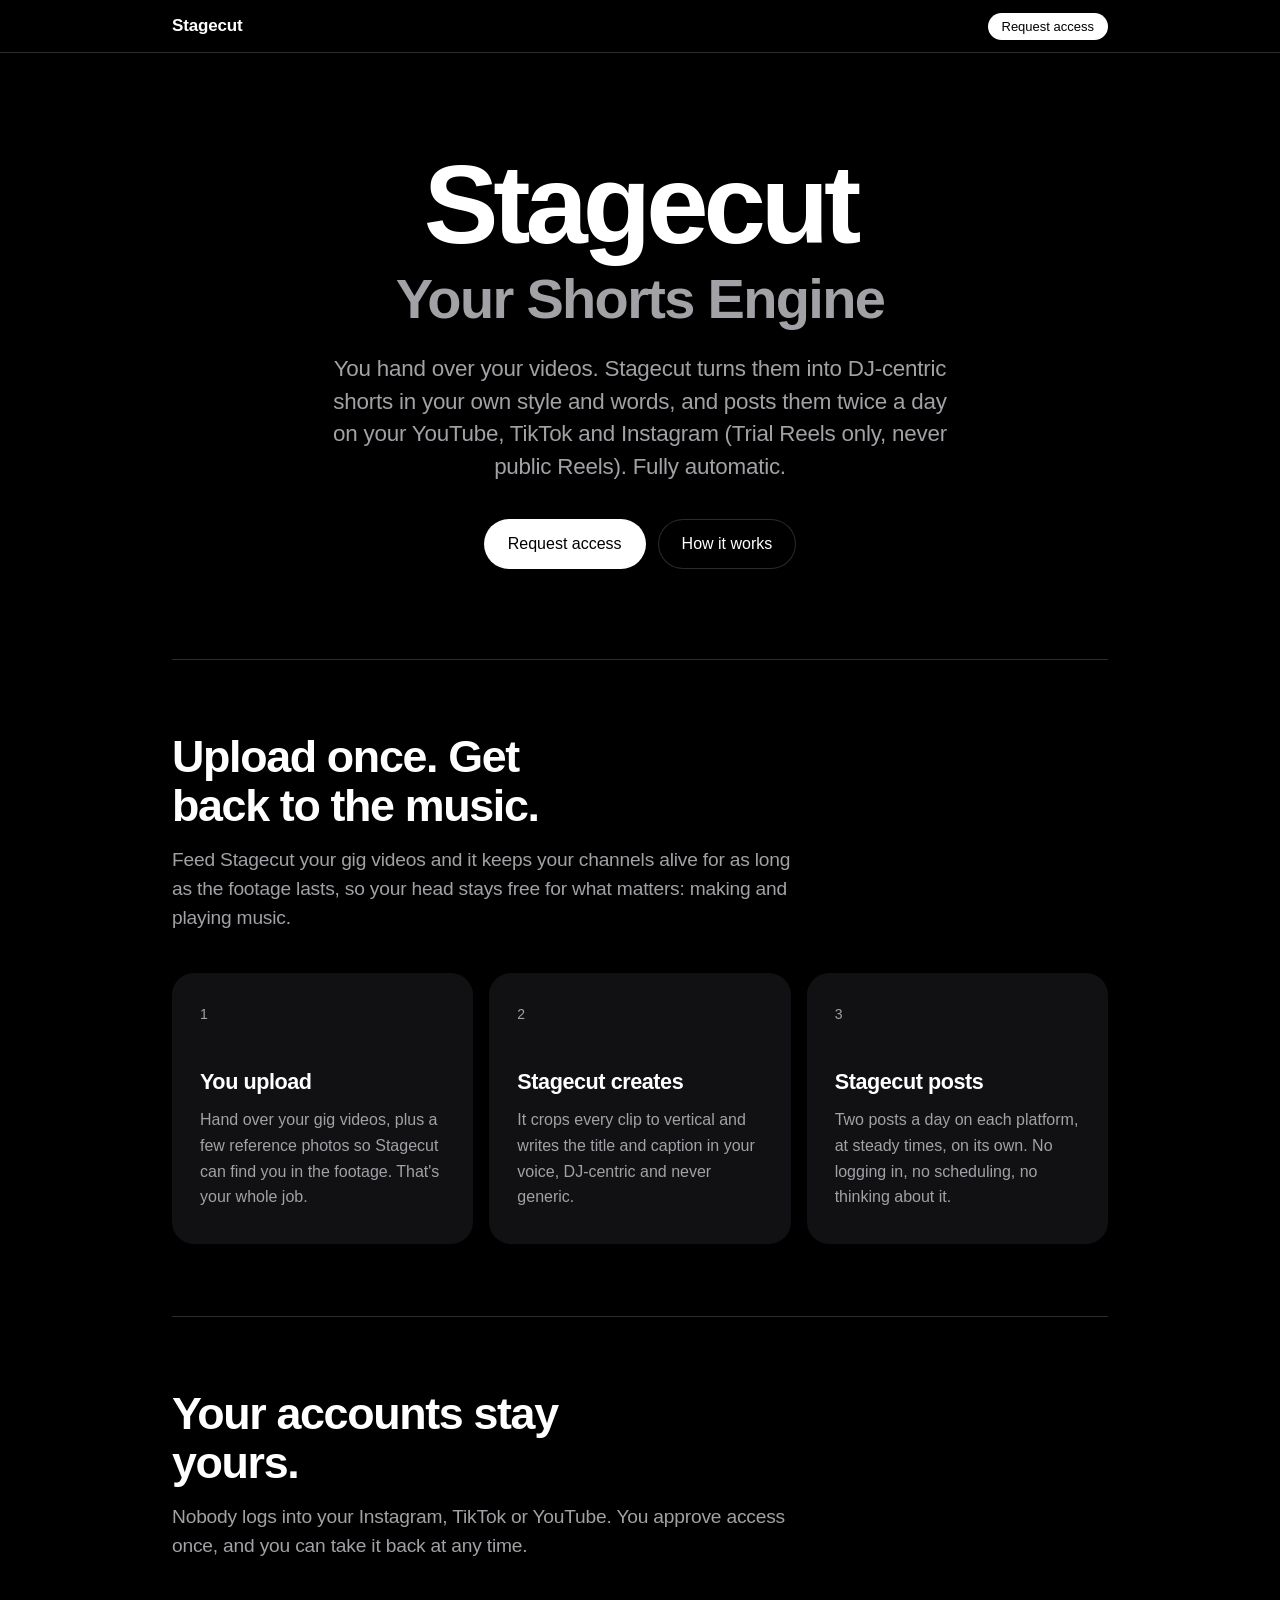
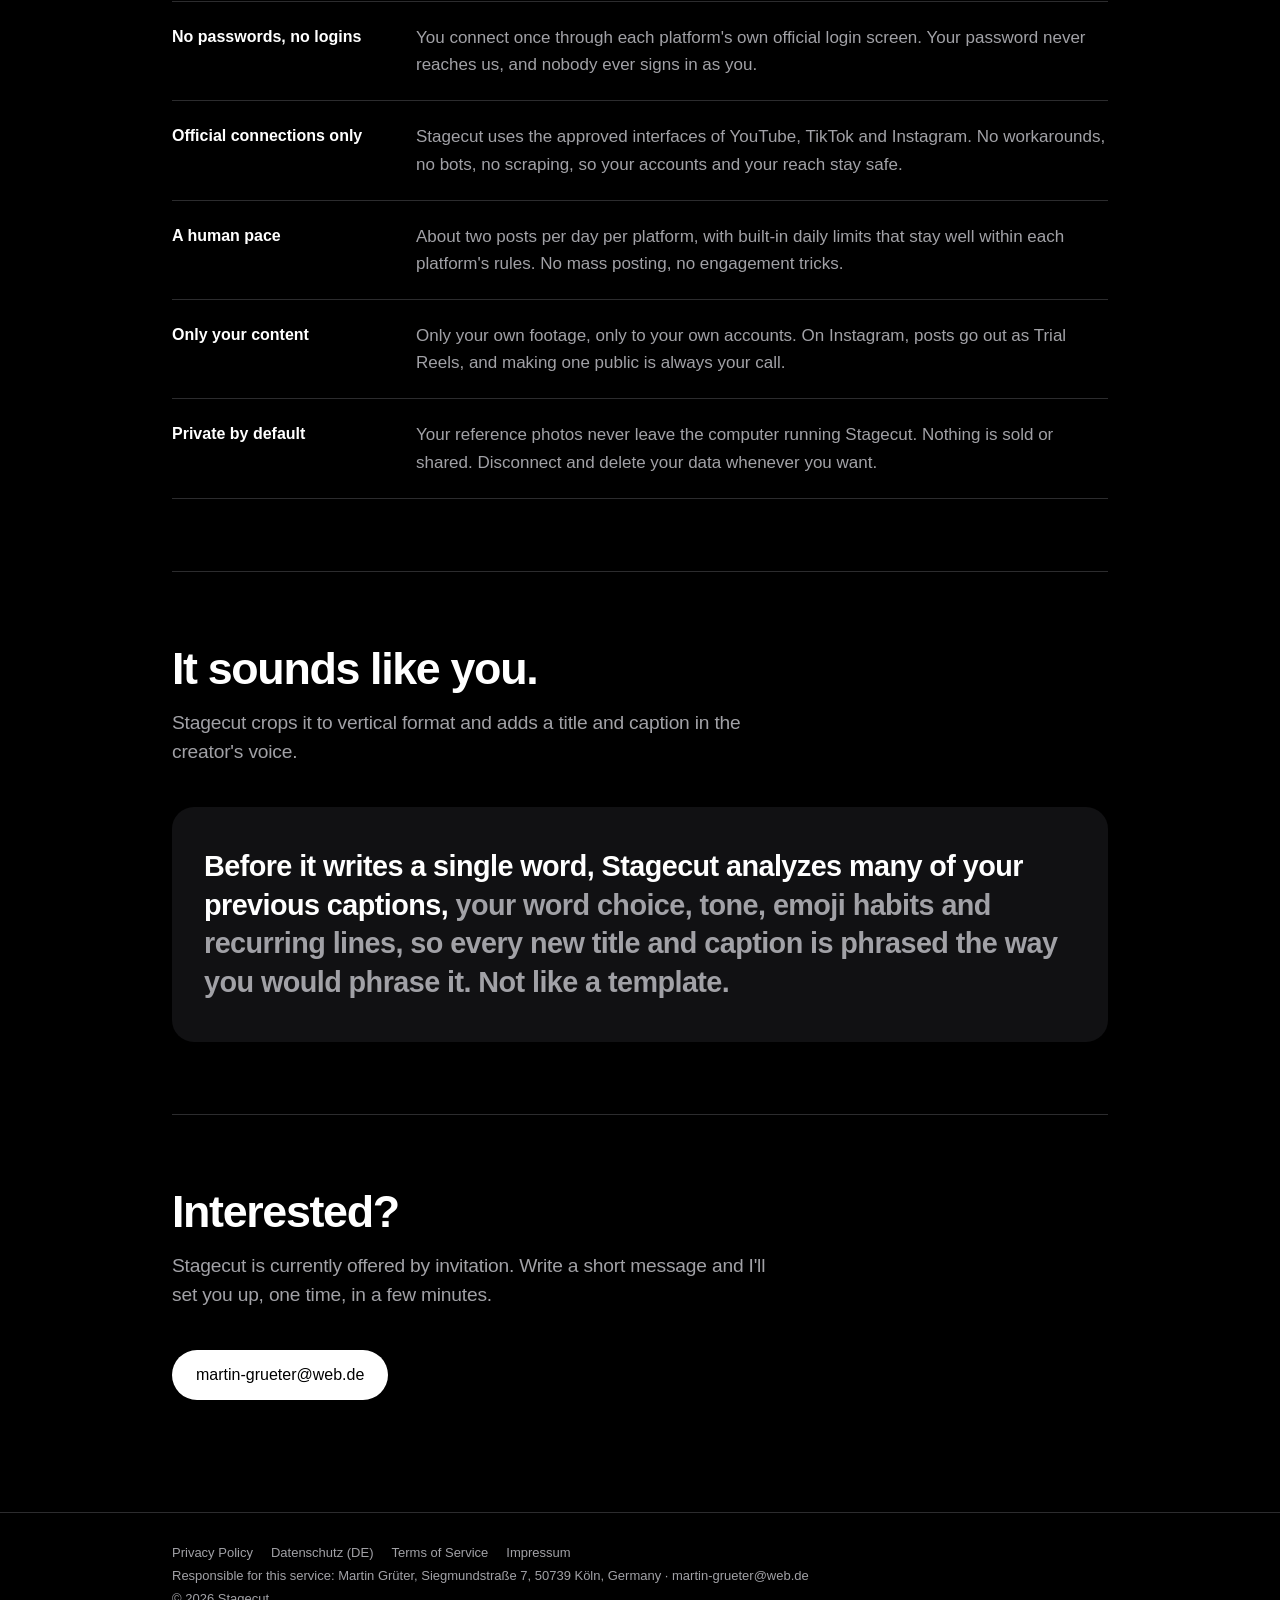
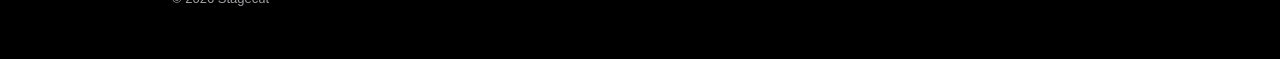
==== index.html @ 5a14fdf3 "Add files via upload" ====
<!doctype html>
<html lang="en">
<head>
<meta charset="utf-8">
<meta name="viewport" content="width=device-width, initial-scale=1">
<title>Stagecut – Your Shorts Engine</title>
<meta name="description" content="Stagecut turns DJ gig footage into vertical shorts with titles and captions in the creator's own voice and posts them to YouTube, TikTok and Instagram.">
<meta name="color-scheme" content="dark">
<link rel="stylesheet" href="style.css">
</head>
<body>
<nav class="nav"><div class="nav-inner">
  <a class="brand" href="index.html">Stagecut</a>
  <div class="nav-links"><a class="pill" href="mailto:martin-grueter@web.de?subject=Stagecut%20access">Request access</a></div>
</div></nav>
<div class="wrap">
<div class="hero">
  <h1><span>Stagecut</span><span class="dim">Your Shorts Engine</span></h1>
  <p class="sub">You hand over your videos. Stagecut turns them into DJ-centric shorts in your own style and words, and posts them twice a day on your YouTube, TikTok and Instagram (Trial Reels only, never public Reels). Fully automatic.</p>
  <div class="cta"><a class="btn" href="mailto:martin-grueter@web.de?subject=Stagecut%20access">Request access</a><a class="btn ghost" href="#how">How it works</a></div>
</div>

<section id="how">
  <h2>Upload once. Get back to the music.</h2>
  <p class="lead">Feed Stagecut your gig videos and it keeps your channels alive for as long as the footage lasts, so your head stays free for what matters: making and playing music.</p>
  <div class="grid">
    <div class="card"><div class="n">1</div><h3>You upload</h3><p>Hand over your gig videos, plus a few reference photos so Stagecut can find you in the footage. That's your whole job.</p></div>
    <div class="card"><div class="n">2</div><h3>Stagecut creates</h3><p>It crops every clip to vertical and writes the title and caption in your voice, DJ-centric and never generic.</p></div>
    <div class="card"><div class="n">3</div><h3>Stagecut posts</h3><p>Two posts a day on each platform, at steady times, on its own. No logging in, no scheduling, no thinking about it.</p></div>
  </div>
</section>

<section id="safe">
  <h2>Your accounts stay yours.</h2>
  <p class="lead">Nobody logs into your Instagram, TikTok or YouTube. You approve access once, and you can take it back at any time.</p>
  <div class="rows">
    <div><h3>No passwords, no logins</h3><p>You connect once through each platform's own official login screen. Your password never reaches us, and nobody ever signs in as you.</p></div>
    <div><h3>Official connections only</h3><p>Stagecut uses the approved interfaces of YouTube, TikTok and Instagram. No workarounds, no bots, no scraping, so your accounts and your reach stay safe.</p></div>
    <div><h3>A human pace</h3><p>About two posts per day per platform, with built-in daily limits that stay well within each platform's rules. No mass posting, no engagement tricks.</p></div>
    <div><h3>Only your content</h3><p>Only your own footage, only to your own accounts. On Instagram, posts go out as Trial Reels, and making one public is always your call.</p></div>
    <div><h3>Private by default</h3><p>Your reference photos never leave the computer running Stagecut. Nothing is sold or shared. Disconnect and delete your data whenever you want.</p></div>
  </div>
</section>

<section id="voice">
  <h2>It sounds like you.</h2>
  <p class="lead">Stagecut crops it to vertical format and adds a title and caption in the creator's voice.</p>
  <div class="quote">Before it writes a single word, Stagecut analyzes many of your previous captions, <span>your word choice, tone, emoji habits and recurring lines, so every new title and caption is phrased the way you would phrase it. Not like a template.</span></div>
</section>

<section id="contact">
  <h2>Interested?</h2>
  <p class="lead">Stagecut is currently offered by invitation. Write a short message and I'll set you up, one time, in a few minutes.</p>
  <div class="cta" style="justify-content:flex-start"><a class="btn" href="mailto:martin-grueter@web.de?subject=Stagecut%20access">martin-grueter@web.de</a></div>
</section>
</div>
<footer><div class="foot">
  <a href="privacy.html">Privacy Policy</a><a href="datenschutz.html">Datenschutz (DE)</a><a href="terms.html">Terms of Service</a><a href="impressum.html">Impressum</a><br>
  Responsible for this service: Martin Grüter, Siegmundstraße 7, 50739 Köln, Germany &middot; <a href="mailto:martin-grueter@web.de">martin-grueter@web.de</a><br>
  &copy; 2026 Stagecut
</div></footer>
</body>
</html>
---- style.css ----
/* Always black with white text — no light mode. */
:root {
  --bg: #000000;
  --fg: #ffffff;
  --muted: #a1a1a6;
  --line: #2c2c2e;
  --soft: #111113;
  --nav-bg: rgba(0, 0, 0, .72);
}
html { color-scheme: dark; background: #000; }
* { box-sizing: border-box; }
html { -webkit-text-size-adjust: 100%; scroll-behavior: smooth; }
body {
  margin: 0;
  background: var(--bg);
  color: var(--fg);
  font: 17px/1.6 -apple-system, BlinkMacSystemFont, "SF Pro Text", "Helvetica Neue", Helvetica, Arial, sans-serif;
  -webkit-font-smoothing: antialiased;
}
a { color: inherit; text-decoration-color: var(--line); text-underline-offset: 3px; }
a:hover { text-decoration-color: currentColor; }

/* Navigation */
.nav {
  position: sticky; top: 0; z-index: 10;
  background: var(--nav-bg);
  -webkit-backdrop-filter: saturate(180%) blur(20px);
  backdrop-filter: saturate(180%) blur(20px);
  border-bottom: 1px solid var(--line);
}
.nav-inner { max-width: 980px; margin: 0 auto; padding: 0 22px; height: 52px; display: flex; align-items: center; justify-content: space-between; }
.brand { font-weight: 600; font-size: 17px; letter-spacing: -.01em; text-decoration: none; }
.nav-links a { color: var(--muted); text-decoration: none; font-size: 14px; margin-left: 22px; }
.nav-links a:hover { color: var(--fg); }

/* Layout */
.wrap { max-width: 980px; margin: 0 auto; padding: 0 22px; }
.narrow { max-width: 680px; margin: 0 auto; padding: 64px 22px 40px; }

/* Hero */
.hero { text-align: center; padding: 110px 0 90px; }
.eyebrow { color: var(--muted); font-size: 15px; font-weight: 500; letter-spacing: .02em; margin: 0 0 18px; }
.hero h1 { font-size: clamp(2.7rem, 7.5vw, 5rem); line-height: 1.04; letter-spacing: -.035em; font-weight: 700; margin: 0 auto 24px; max-width: 14ch; }
.hero p.sub { color: var(--muted); font-size: clamp(1.1rem, 2.4vw, 1.4rem); line-height: 1.45; letter-spacing: -.01em; max-width: 620px; margin: 0 auto 36px; }
.cta { display: inline-flex; gap: 12px; flex-wrap: wrap; justify-content: center; }
.btn { display: inline-block; padding: 12px 24px; border-radius: 980px; font-size: 16px; text-decoration: none; background: var(--fg); color: var(--bg); }
.btn.ghost { background: transparent; color: var(--fg); box-shadow: inset 0 0 0 1px var(--line); }
.btn:hover { opacity: .85; }

/* Sections */
section { padding: 72px 0; border-top: 1px solid var(--line); }
section h2 { font-size: clamp(1.9rem, 4.5vw, 2.8rem); line-height: 1.1; letter-spacing: -.03em; font-weight: 700; margin: 0 0 16px; max-width: 18ch; }
section p.lead { color: var(--muted); font-size: 1.2rem; line-height: 1.5; max-width: 620px; margin: 0 0 40px; letter-spacing: -.01em; }
.grid { display: grid; grid-template-columns: repeat(3, 1fr); gap: 16px; }
.card { background: var(--soft); border-radius: 22px; padding: 30px 28px 34px; }
.card .n { color: var(--muted); font-size: 14px; font-weight: 500; margin-bottom: 40px; }
.card h3 { font-size: 1.35rem; letter-spacing: -.02em; margin: 0 0 8px; }
.card p { color: var(--muted); margin: 0; font-size: 16px; }
.rows > div { display: grid; grid-template-columns: 220px 1fr; gap: 24px; padding: 22px 0; border-top: 1px solid var(--line); }
.rows > div:last-child { border-bottom: 1px solid var(--line); }
.rows h3 { margin: 0; font-size: 1rem; font-weight: 600; }
.rows p { margin: 0; color: var(--muted); }
.quote { background: var(--soft); border-radius: 22px; padding: 40px 32px; font-size: clamp(1.3rem, 3vw, 1.8rem); line-height: 1.35; letter-spacing: -.02em; font-weight: 600; }
.quote span { color: var(--muted); }

/* Legal pages */
.narrow h1 { font-size: clamp(2.2rem, 6vw, 3.2rem); letter-spacing: -.03em; line-height: 1.08; margin: 0 0 12px; }
.narrow .lead { color: var(--muted); font-size: 1.1rem; margin: 0 0 28px; }
.narrow h2 { font-size: 1.3rem; letter-spacing: -.02em; margin: 2.2em 0 .5em; }
.narrow p, .narrow li { color: var(--fg); }
.narrow ul, .narrow ol { padding-left: 1.2em; }
.narrow li { margin-bottom: .45em; }

/* Footer */
footer { border-top: 1px solid var(--line); margin-top: 40px; }
.foot { max-width: 980px; margin: 0 auto; padding: 28px 22px 48px; color: var(--muted); font-size: 13px; line-height: 1.8; }
.foot a { color: var(--muted); text-decoration: none; margin-right: 18px; }
.foot a:hover { color: var(--fg); }

@media (max-width: 760px) {
  .grid { grid-template-columns: 1fr; }
  .rows > div { grid-template-columns: 1fr; gap: 6px; }
  .hero { padding: 72px 0 60px; }
  .nav-links a:not(.keep) { display: none; }
  .card .n { margin-bottom: 20px; }
}

/* Brand hero + summary box (second pass) */
.hero h1 { max-width: none; font-size: clamp(3.2rem, 11vw, 7rem); line-height: 1; letter-spacing: -.045em; margin-bottom: 26px; }
.hero h1 span { display: block; }
.hero h1 .dim { color: var(--muted); font-size: .5em; letter-spacing: -.03em; font-weight: 600; margin-top: .18em; }
.hero { padding-top: 96px; }
.nav-links a.pill { margin-left: 0; color: var(--bg); background: var(--fg); padding: 6px 14px; border-radius: 980px; font-size: 13px; }
.nav-links a.pill:hover { color: var(--bg); opacity: .85; }
@media (max-width: 760px) { .nav-links a.pill { display: inline-block !important; } }
.summary { background: var(--soft); border-radius: 18px; padding: 20px 22px; margin: 0 0 8px; font-size: 1.05rem; line-height: 1.5; }
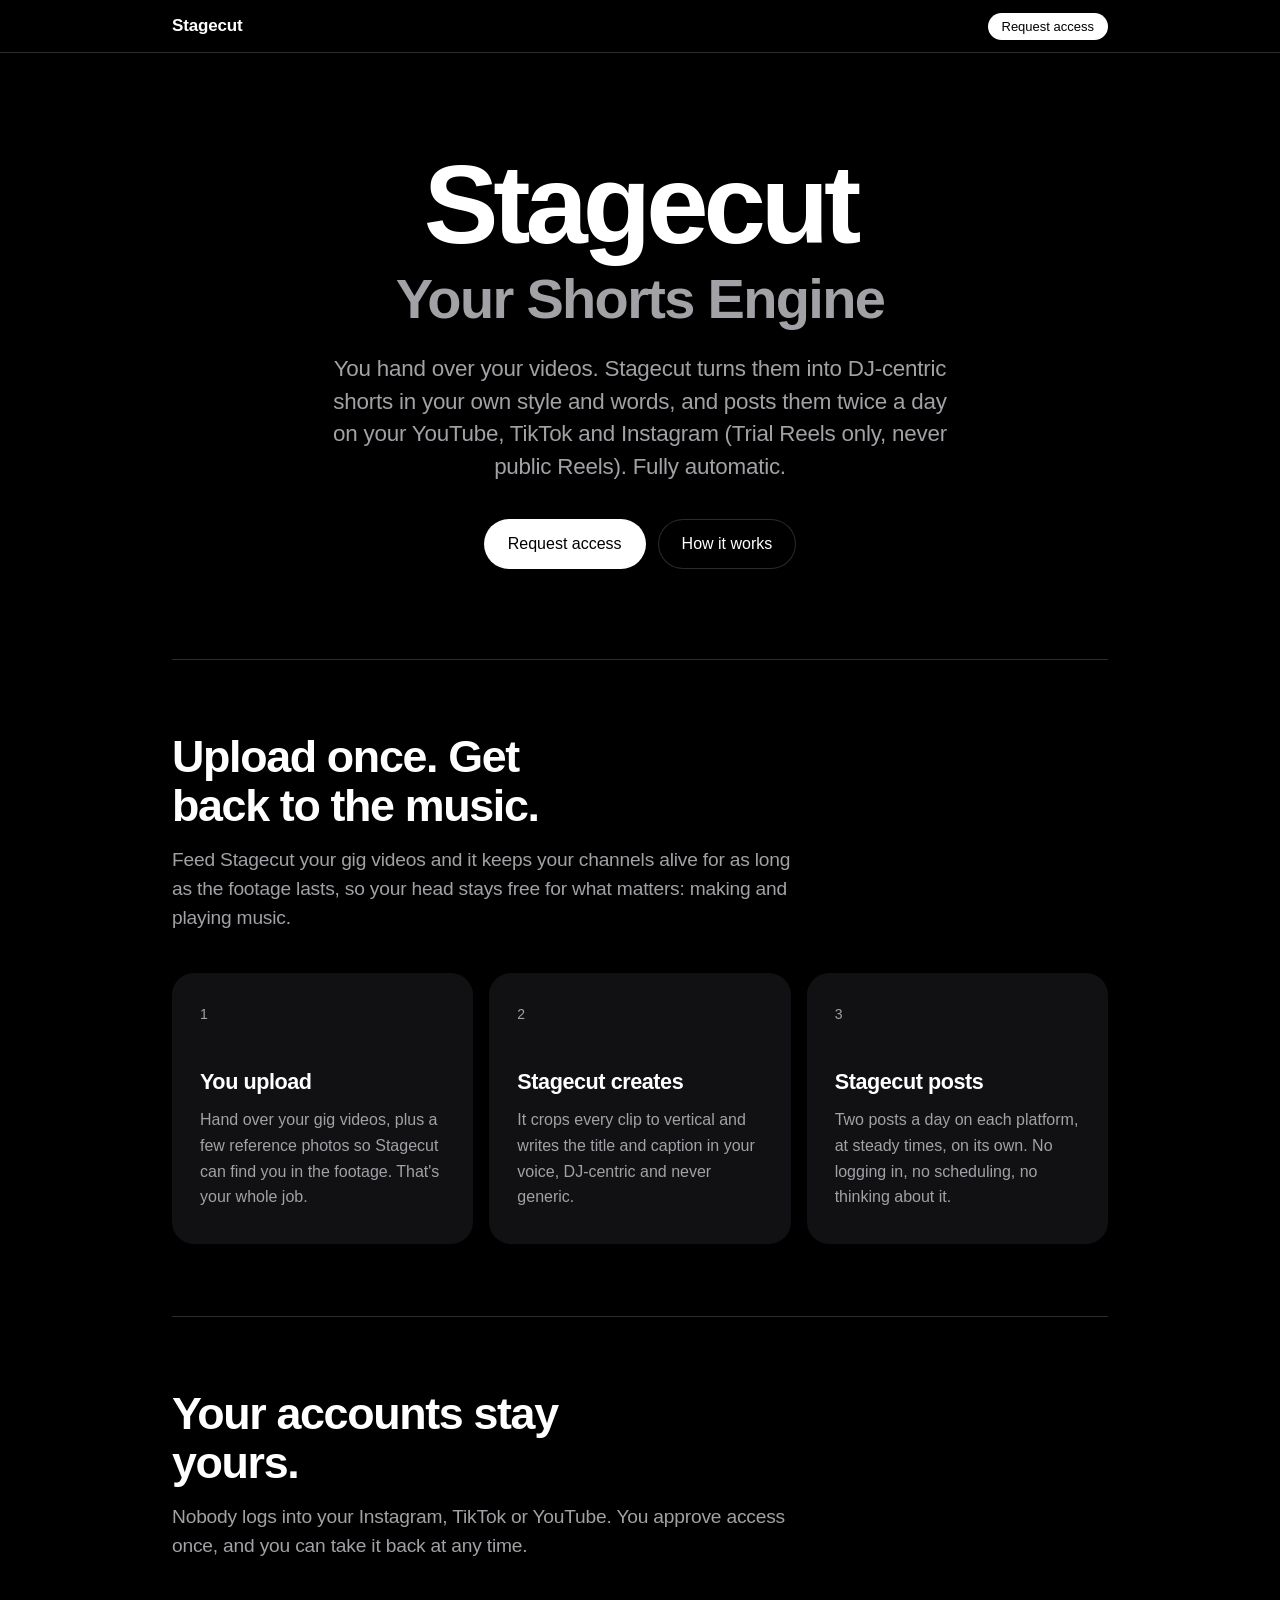
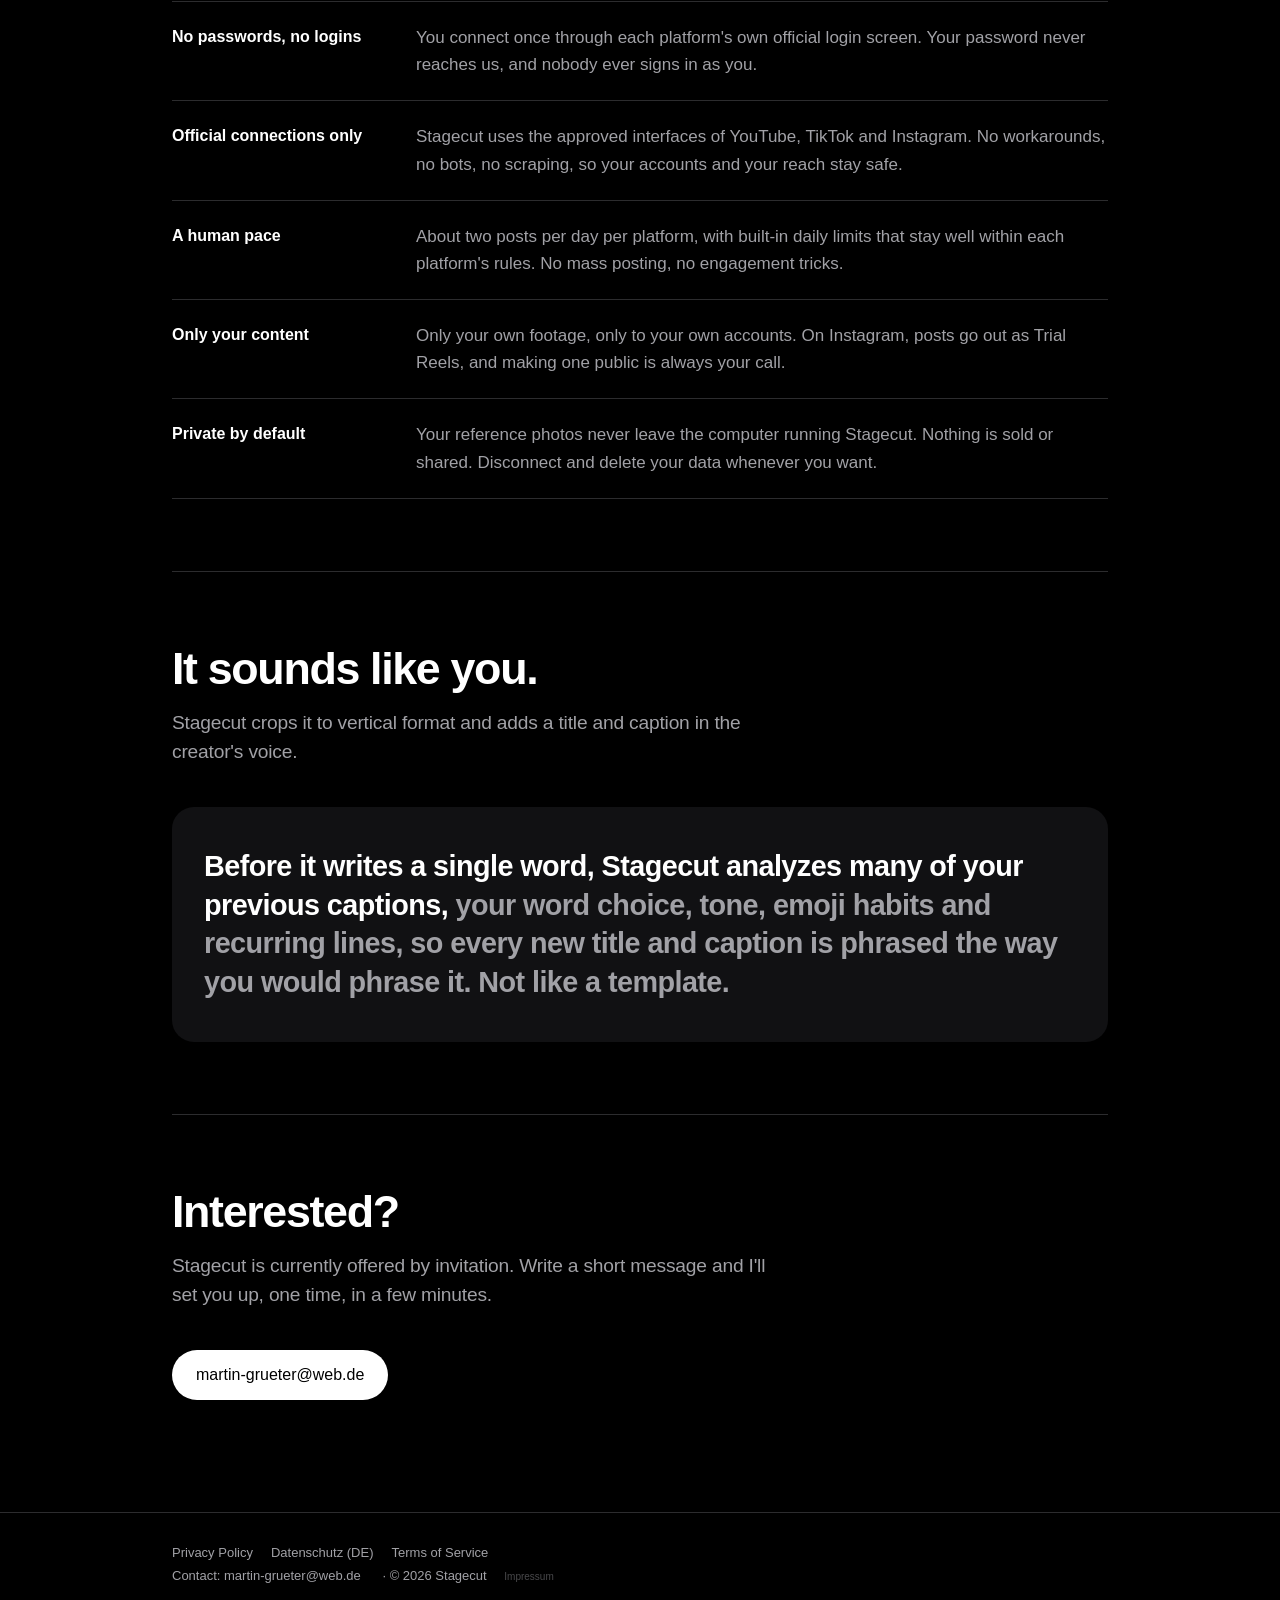
==== commit 1e6c6dac: "Add files via upload" ====
--- a/index.html
+++ b/index.html
@@ -55,9 +55,8 @@
 </section>
 </div>
 <footer><div class="foot">
-  <a href="privacy.html">Privacy Policy</a><a href="datenschutz.html">Datenschutz (DE)</a><a href="terms.html">Terms of Service</a><a href="impressum.html">Impressum</a><br>
-  Responsible for this service: Martin Grüter, Siegmundstraße 7, 50739 Köln, Germany &middot; <a href="mailto:martin-grueter@web.de">martin-grueter@web.de</a><br>
-  &copy; 2026 Stagecut
+  <a href="privacy.html">Privacy Policy</a><a href="datenschutz.html">Datenschutz (DE)</a><a href="terms.html">Terms of Service</a><br>
+  Contact: <a href="mailto:martin-grueter@web.de">martin-grueter@web.de</a> &middot; &copy; 2026 Stagecut <a class="tiny" href="impressum.html">Impressum</a>
 </div></footer>
 </body>
 </html>
--- a/style.css
+++ b/style.css
@@ -94,3 +94,7 @@
 .nav-links a.pill:hover { color: var(--bg); opacity: .85; }
 @media (max-width: 760px) { .nav-links a.pill { display: inline-block !important; } }
 .summary { background: var(--soft); border-radius: 18px; padding: 20px 22px; margin: 0 0 8px; font-size: 1.05rem; line-height: 1.5; }
+
+/* Impressum link: legally required, kept small and unobtrusive */
+.foot a.tiny { margin-left: 14px; margin-right: 0; font-size: 10px; opacity: .45; }
+.foot a.tiny:hover { opacity: .9; }
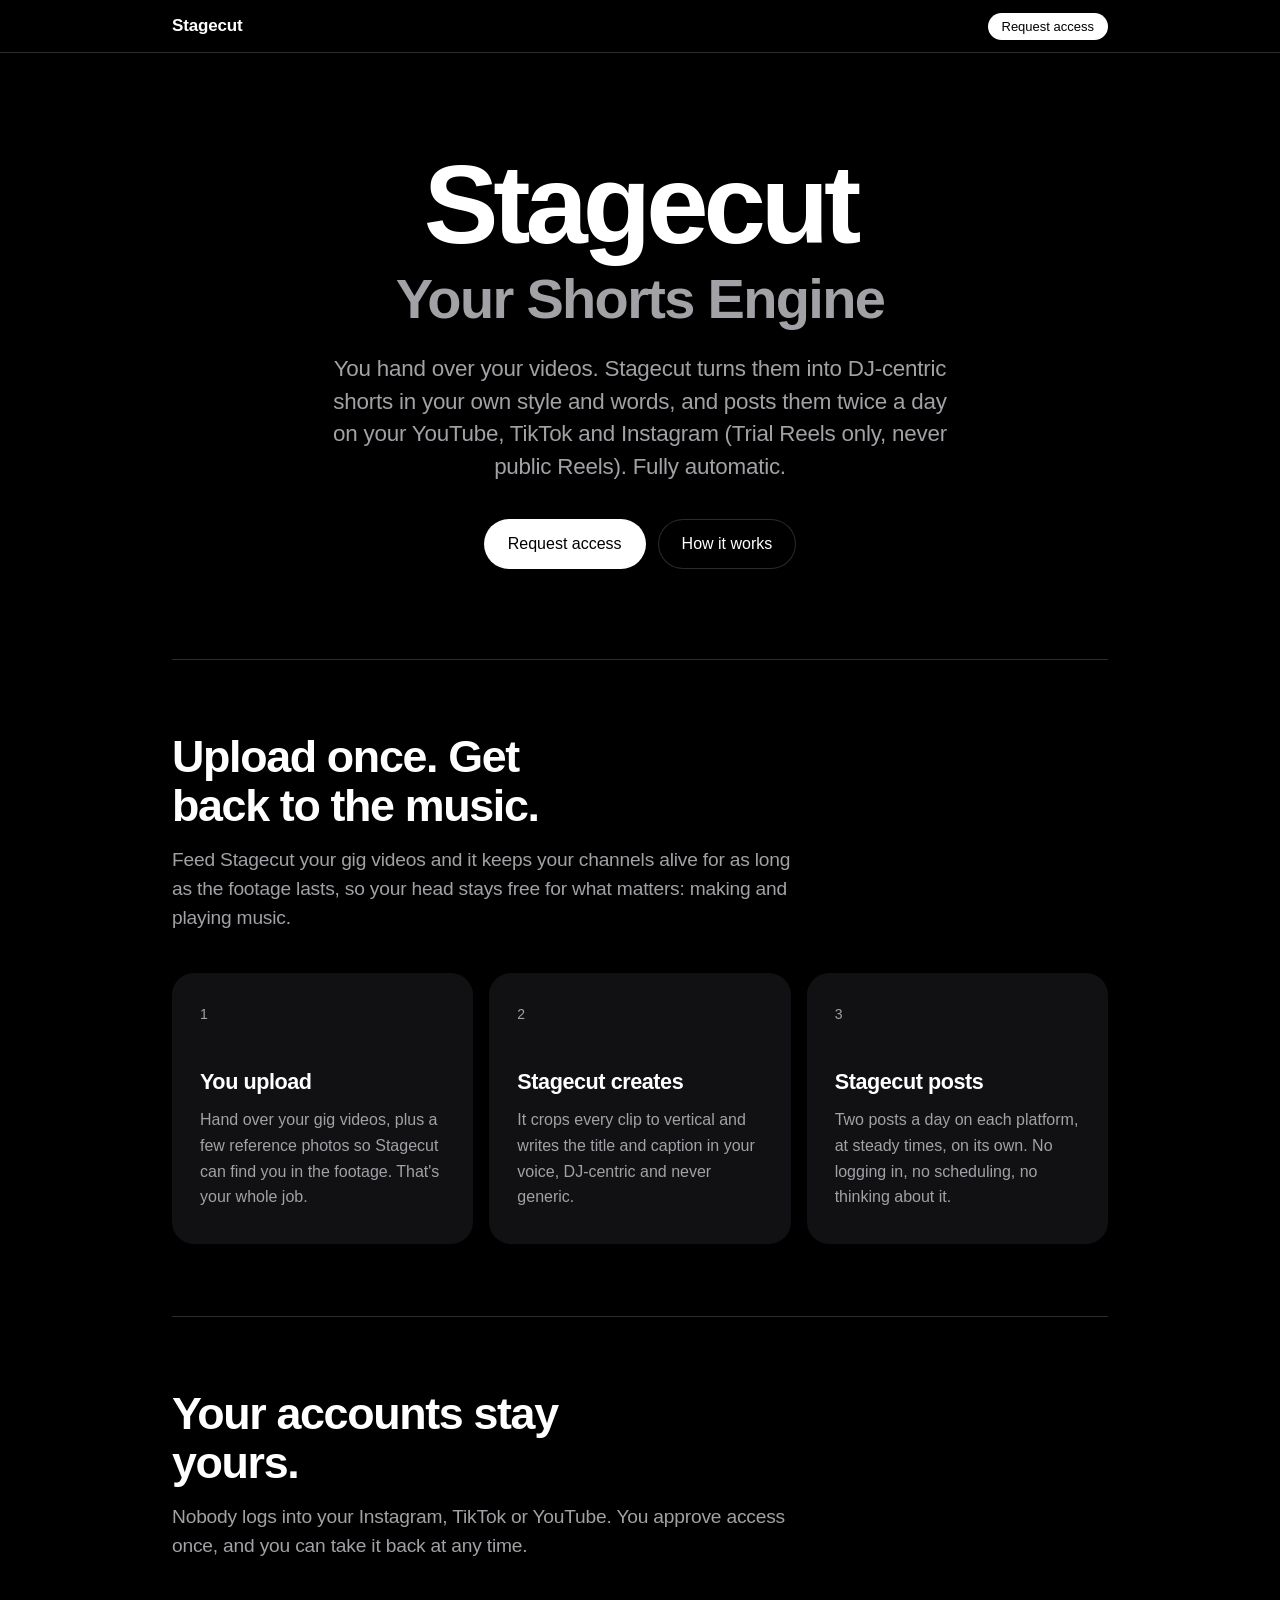
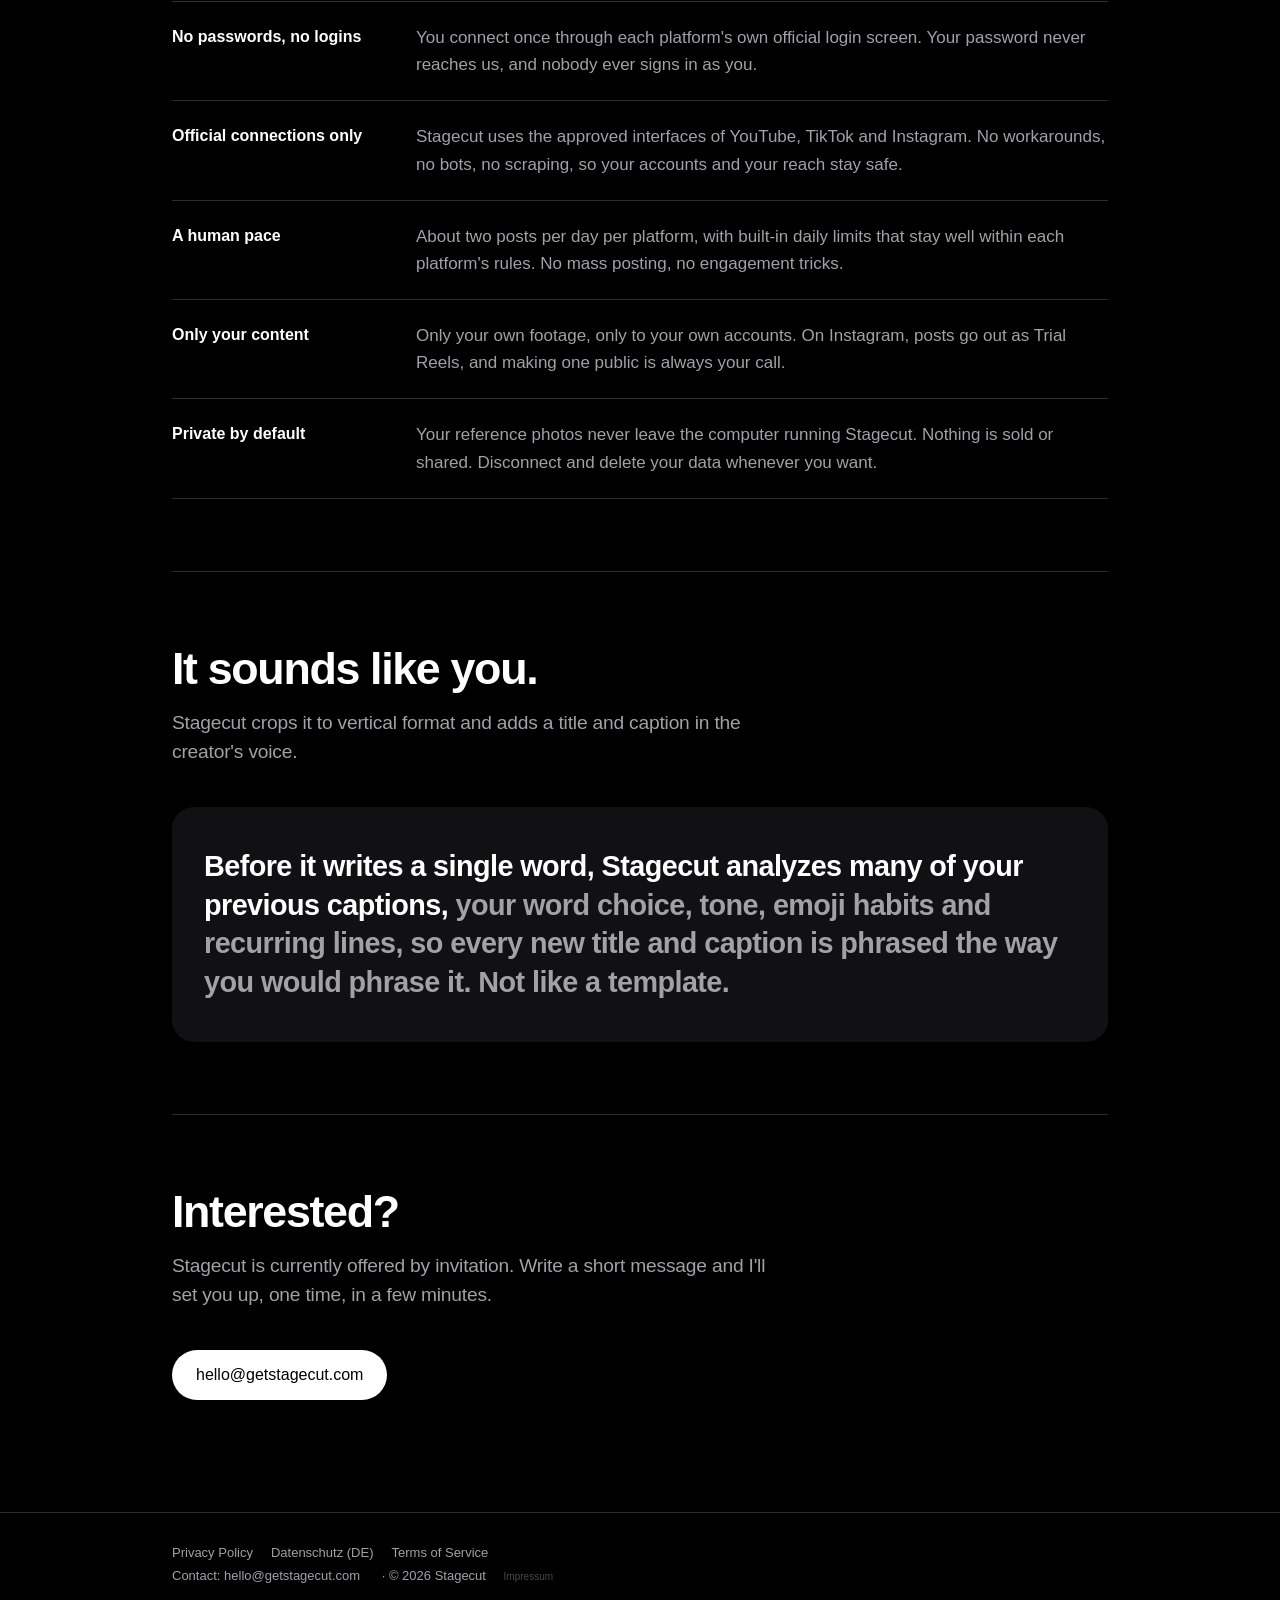
==== commit d812dfa6: "Add files via upload" ====
--- a/index.html
+++ b/index.html
@@ -11,13 +11,13 @@
 <body>
 <nav class="nav"><div class="nav-inner">
   <a class="brand" href="index.html">Stagecut</a>
-  <div class="nav-links"><a class="pill" href="mailto:martin-grueter@web.de?subject=Stagecut%20access">Request access</a></div>
+  <div class="nav-links"><a class="pill" href="mailto:hello@getstagecut.com?subject=Stagecut%20access">Request access</a></div>
 </div></nav>
 <div class="wrap">
 <div class="hero">
   <h1><span>Stagecut</span><span class="dim">Your Shorts Engine</span></h1>
   <p class="sub">You hand over your videos. Stagecut turns them into DJ-centric shorts in your own style and words, and posts them twice a day on your YouTube, TikTok and Instagram (Trial Reels only, never public Reels). Fully automatic.</p>
-  <div class="cta"><a class="btn" href="mailto:martin-grueter@web.de?subject=Stagecut%20access">Request access</a><a class="btn ghost" href="#how">How it works</a></div>
+  <div class="cta"><a class="btn" href="mailto:hello@getstagecut.com?subject=Stagecut%20access">Request access</a><a class="btn ghost" href="#how">How it works</a></div>
 </div>
 
 <section id="how">
@@ -51,12 +51,12 @@
 <section id="contact">
   <h2>Interested?</h2>
   <p class="lead">Stagecut is currently offered by invitation. Write a short message and I'll set you up, one time, in a few minutes.</p>
-  <div class="cta" style="justify-content:flex-start"><a class="btn" href="mailto:martin-grueter@web.de?subject=Stagecut%20access">martin-grueter@web.de</a></div>
+  <div class="cta" style="justify-content:flex-start"><a class="btn" href="mailto:hello@getstagecut.com?subject=Stagecut%20access">hello@getstagecut.com</a></div>
 </section>
 </div>
 <footer><div class="foot">
   <a href="privacy.html">Privacy Policy</a><a href="datenschutz.html">Datenschutz (DE)</a><a href="terms.html">Terms of Service</a><br>
-  Contact: <a href="mailto:martin-grueter@web.de">martin-grueter@web.de</a> &middot; &copy; 2026 Stagecut <a class="tiny" href="impressum.html">Impressum</a>
+  Contact: <a href="mailto:hello@getstagecut.com">hello@getstagecut.com</a> &middot; &copy; 2026 Stagecut <a class="tiny" href="impressum.html">Impressum</a>
 </div></footer>
 </body>
 </html>
